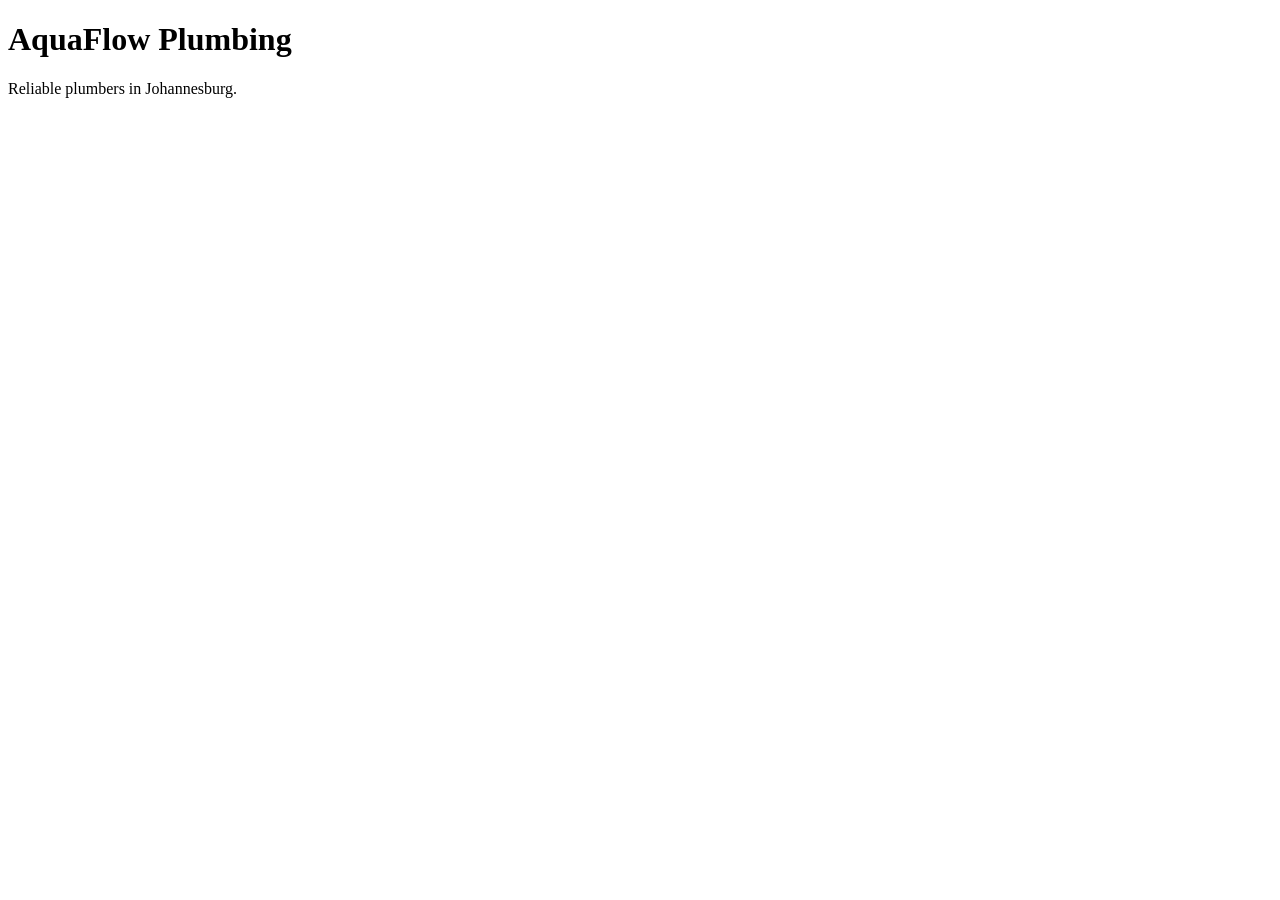
==== index.html @ 1deb0b48 "First page" ====
<!DOCTYPE html>
<html lang="en">
<head>
  <meta charset="UTF-8">
  <meta name="viewport" content="width=device-width, initial-scale=1">
  <title>AquaFlow Plumbing | Johannesburg</title>
</head>
<body>
  <h1>AquaFlow Plumbing</h1>
  <p>Reliable plumbers in Johannesburg.</p>
</body>
</html>
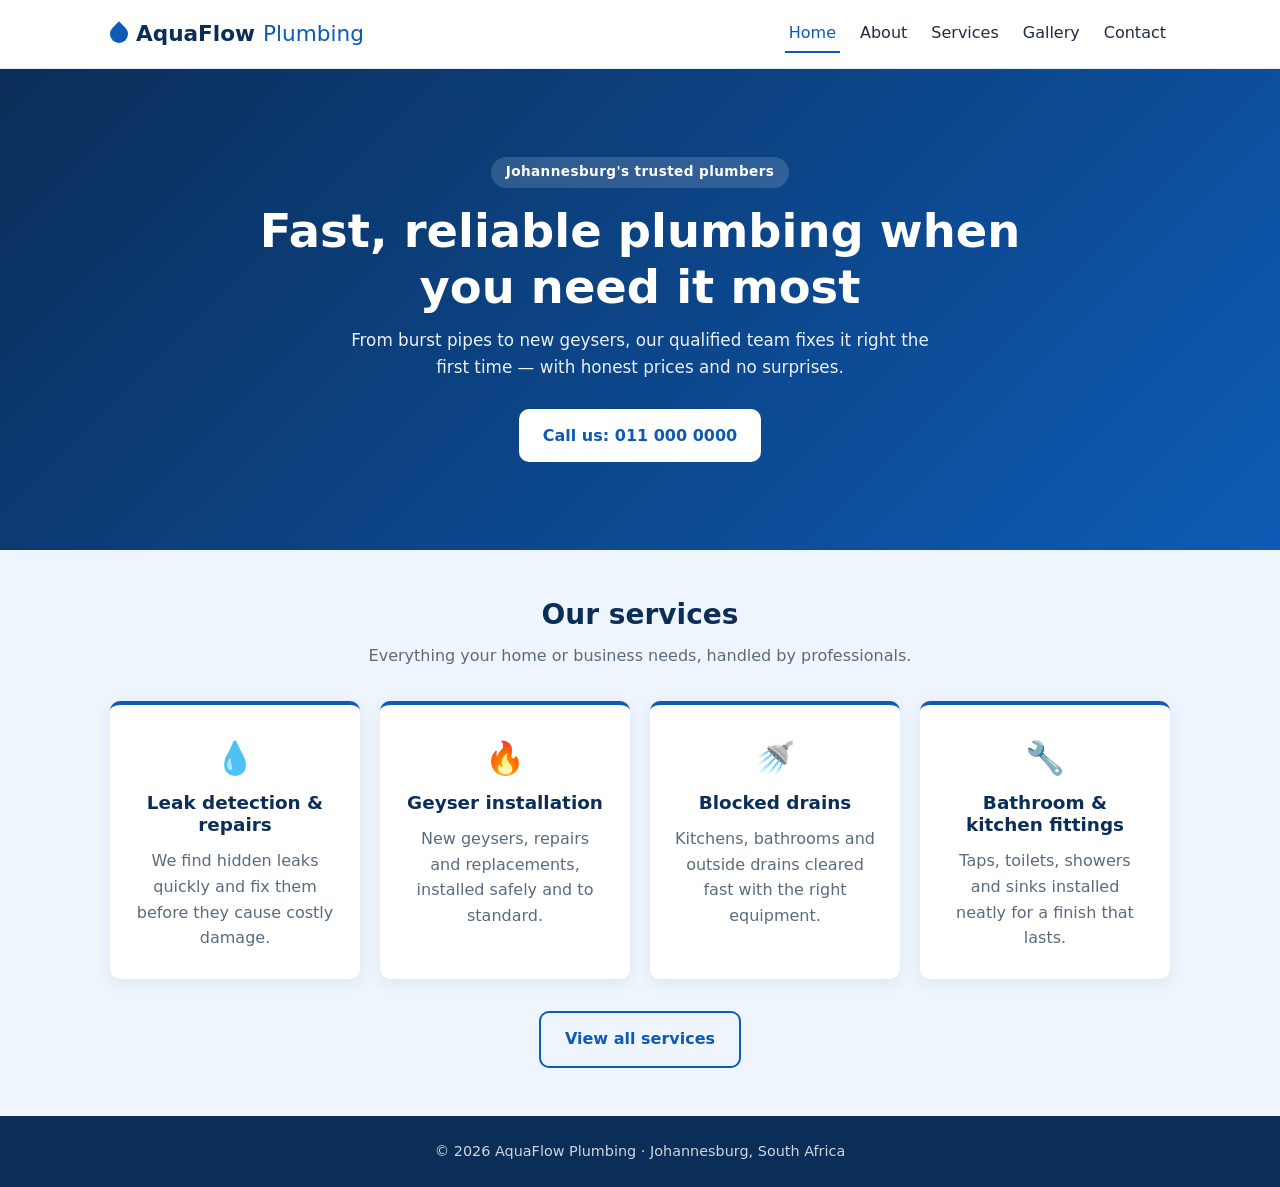
==== commit 3553e9bd: "Build home page" ====
--- a/index.html
+++ b/index.html
@@ -4,9 +4,86 @@
   <meta charset="UTF-8">
   <meta name="viewport" content="width=device-width, initial-scale=1">
   <title>AquaFlow Plumbing | Johannesburg</title>
+  <meta name="description" content="AquaFlow Plumbing – reliable, licensed plumbers in Johannesburg. Leak repairs, geysers, blocked drains and installations.">
+  <link rel="stylesheet" href="styles.css">
 </head>
 <body>
-  <h1>AquaFlow Plumbing</h1>
-  <p>Reliable plumbers in Johannesburg.</p>
+
+  <!-- Header: business name + navigation -->
+  <header class="site-header">
+    <div class="container header-inner">
+      <a href="index.html" class="logo">
+        <span class="logo-drop" aria-hidden="true"></span>
+        AquaFlow <span class="logo-light">Plumbing</span>
+      </a>
+      <nav aria-label="Main navigation">
+        <ul class="nav-list">
+          <li><a href="index.html" aria-current="page">Home</a></li>
+          <li><a href="about.html">About</a></li>
+          <li><a href="services.html">Services</a></li>
+          <li><a href="gallery.html">Gallery</a></li>
+          <li><a href="contact.html">Contact</a></li>
+        </ul>
+      </nav>
+    </div>
+  </header>
+
+  <main>
+    <!-- Hero: main headline + call-to-action -->
+    <section class="hero">
+      <div class="container">
+        <p class="hero-tag">Johannesburg's trusted plumbers</p>
+        <h1>Fast, reliable plumbing when you need it most</h1>
+        <p class="hero-text">
+          From burst pipes to new geysers, our qualified team fixes it right the
+          first time — with honest prices and no surprises.
+        </p>
+        <a href="tel:+27110000000" class="btn btn-primary">Call us: 011 000 0000</a>
+      </div>
+    </section>
+
+    <!-- Services preview: 4 services -->
+    <section class="services">
+      <div class="container">
+        <h2>Our services</h2>
+        <p class="section-intro">Everything your home or business needs, handled by professionals.</p>
+
+        <div class="service-grid">
+          <article class="service-card">
+            <div class="service-icon" aria-hidden="true">💧</div>
+            <h3>Leak detection &amp; repairs</h3>
+            <p>We find hidden leaks quickly and fix them before they cause costly damage.</p>
+          </article>
+
+          <article class="service-card">
+            <div class="service-icon" aria-hidden="true">🔥</div>
+            <h3>Geyser installation</h3>
+            <p>New geysers, repairs and replacements, installed safely and to standard.</p>
+          </article>
+
+          <article class="service-card">
+            <div class="service-icon" aria-hidden="true">🚿</div>
+            <h3>Blocked drains</h3>
+            <p>Kitchens, bathrooms and outside drains cleared fast with the right equipment.</p>
+          </article>
+
+          <article class="service-card">
+            <div class="service-icon" aria-hidden="true">🔧</div>
+            <h3>Bathroom &amp; kitchen fittings</h3>
+            <p>Taps, toilets, showers and sinks installed neatly for a finish that lasts.</p>
+          </article>
+        </div>
+
+        <a href="services.html" class="btn btn-outline">View all services</a>
+      </div>
+    </section>
+  </main>
+
+  <footer class="site-footer">
+    <div class="container">
+      <p>&copy; 2026 AquaFlow Plumbing · Johannesburg, South Africa</p>
+    </div>
+  </footer>
+
 </body>
-</html>+</html>
--- a/styles.css
+++ b/styles.css
@@ -0,0 +1,291 @@
+/* ==========================================================
+   AquaFlow Plumbing – styles
+   Mobile-first: base styles are for phones, then media
+   queries add changes for larger screens.
+   ========================================================== */
+
+/* ---------- Colours & reusable values ---------- */
+:root {
+  --blue-900: #0b2e59;   /* dark navy – headings, footer */
+  --blue-700: #0d5bb5;   /* main brand blue – buttons, links */
+  --blue-500: #2b86e8;   /* lighter accent */
+  --blue-50:  #eef5fd;   /* very light blue – section backgrounds */
+  --white:    #ffffff;
+  --text:     #1f2d3d;
+  --muted:    #5a6b7d;
+  --radius:   10px;
+  --shadow:   0 4px 16px rgba(11, 46, 89, 0.08);
+}
+
+/* ---------- Basic reset ---------- */
+*,
+*::before,
+*::after {
+  box-sizing: border-box;
+}
+
+body {
+  margin: 0;
+  font-family: system-ui, -apple-system, "Segoe UI", Roboto, Arial, sans-serif;
+  font-size: 1rem;
+  line-height: 1.6;
+  color: var(--text);
+  background: var(--white);
+}
+
+h1, h2, h3 {
+  line-height: 1.2;
+  color: var(--blue-900);
+  margin: 0 0 0.75rem;
+}
+
+p {
+  margin: 0 0 1rem;
+}
+
+a {
+  color: var(--blue-700);
+}
+
+/* Centres content and keeps a gap from the screen edges */
+.container {
+  width: 100%;
+  max-width: 1100px;
+  margin: 0 auto;
+  padding: 0 1.25rem;
+}
+
+/* ---------- Buttons ---------- */
+.btn {
+  display: inline-block;
+  padding: 0.85rem 1.5rem;
+  border-radius: var(--radius);
+  font-weight: 600;
+  text-decoration: none;
+  text-align: center;
+  transition: background-color 0.2s, color 0.2s;
+}
+
+.btn-primary {
+  background: var(--white);
+  color: var(--blue-700);
+}
+
+.btn-primary:hover,
+.btn-primary:focus {
+  background: var(--blue-50);
+}
+
+.btn-outline {
+  border: 2px solid var(--blue-700);
+  color: var(--blue-700);
+}
+
+.btn-outline:hover,
+.btn-outline:focus {
+  background: var(--blue-700);
+  color: var(--white);
+}
+
+/* Clear keyboard focus outline for accessibility */
+a:focus-visible {
+  outline: 3px solid var(--blue-500);
+  outline-offset: 3px;
+}
+
+/* ---------- Header ---------- */
+.site-header {
+  background: var(--white);
+  border-bottom: 1px solid #e3ebf5;
+  position: sticky;
+  top: 0;
+  z-index: 10;
+}
+
+.header-inner {
+  display: flex;
+  flex-direction: column;   /* stacked on phones */
+  align-items: center;
+  gap: 0.5rem;
+  padding-top: 0.9rem;
+  padding-bottom: 0.9rem;
+}
+
+.logo {
+  display: flex;
+  align-items: center;
+  gap: 0.5rem;
+  font-size: 1.35rem;
+  font-weight: 800;
+  color: var(--blue-900);
+  text-decoration: none;
+}
+
+.logo-light {
+  font-weight: 400;
+  color: var(--blue-700);
+}
+
+/* Small water-drop shape made with CSS */
+.logo-drop {
+  width: 18px;
+  height: 18px;
+  background: var(--blue-700);
+  border-radius: 0 50% 50% 50%;
+  transform: rotate(45deg);
+}
+
+.nav-list {
+  display: flex;
+  flex-wrap: wrap;
+  justify-content: center;
+  gap: 0.25rem 1rem;
+  list-style: none;
+  margin: 0;
+  padding: 0;
+}
+
+.nav-list a {
+  display: block;
+  padding: 0.35rem 0.25rem;
+  color: var(--text);
+  font-weight: 500;
+  text-decoration: none;
+  border-bottom: 2px solid transparent;
+}
+
+.nav-list a:hover,
+.nav-list a[aria-current="page"] {
+  color: var(--blue-700);
+  border-bottom-color: var(--blue-700);
+}
+
+/* ---------- Hero ---------- */
+.hero {
+  background: linear-gradient(135deg, var(--blue-900), var(--blue-700));
+  color: var(--white);
+  padding: 3.5rem 0;
+  text-align: center;
+}
+
+.hero h1 {
+  color: var(--white);
+  font-size: 2rem;
+}
+
+.hero-tag {
+  display: inline-block;
+  background: rgba(255, 255, 255, 0.15);
+  padding: 0.3rem 0.9rem;
+  border-radius: 999px;
+  font-size: 0.85rem;
+  font-weight: 600;
+  letter-spacing: 0.03em;
+}
+
+.hero-text {
+  font-size: 1.05rem;
+  opacity: 0.92;
+  max-width: 38rem;
+  margin: 0 auto 1.75rem;
+}
+
+.hero .btn {
+  width: 100%;              /* full-width, easy-to-tap button on phones */
+}
+
+/* ---------- Services ---------- */
+.services {
+  background: var(--blue-50);
+  padding: 3rem 0;
+  text-align: center;
+}
+
+.services h2 {
+  font-size: 1.75rem;
+}
+
+.section-intro {
+  color: var(--muted);
+  margin-bottom: 2rem;
+}
+
+.service-grid {
+  display: grid;
+  grid-template-columns: 1fr;   /* one column on phones */
+  gap: 1.25rem;
+  margin-bottom: 2rem;
+}
+
+.service-card {
+  background: var(--white);
+  padding: 1.75rem 1.5rem;
+  border-radius: var(--radius);
+  box-shadow: var(--shadow);
+  border-top: 4px solid var(--blue-700);
+}
+
+.service-icon {
+  font-size: 2rem;
+  margin-bottom: 0.5rem;
+}
+
+.service-card h3 {
+  font-size: 1.15rem;
+}
+
+.service-card p {
+  color: var(--muted);
+  margin: 0;
+}
+
+/* ---------- Footer ---------- */
+.site-footer {
+  background: var(--blue-900);
+  color: rgba(255, 255, 255, 0.8);
+  text-align: center;
+  padding: 1.5rem 0;
+  font-size: 0.9rem;
+}
+
+.site-footer p {
+  margin: 0;
+}
+
+/* ==========================================================
+   Tablets and up (600px+)
+   ========================================================== */
+@media (min-width: 600px) {
+  .hero .btn {
+    width: auto;
+  }
+
+  .service-grid {
+    grid-template-columns: repeat(2, 1fr);  /* two columns */
+  }
+}
+
+/* ==========================================================
+   Desktops (900px+)
+   ========================================================== */
+@media (min-width: 900px) {
+  .header-inner {
+    flex-direction: row;          /* logo left, menu right */
+    justify-content: space-between;
+  }
+
+  .hero {
+    padding: 5.5rem 0;
+  }
+
+  .hero h1 {
+    font-size: 2.9rem;
+    max-width: 48rem;
+    margin-left: auto;
+    margin-right: auto;
+  }
+
+  .service-grid {
+    grid-template-columns: repeat(4, 1fr);  /* four columns */
+  }
+}
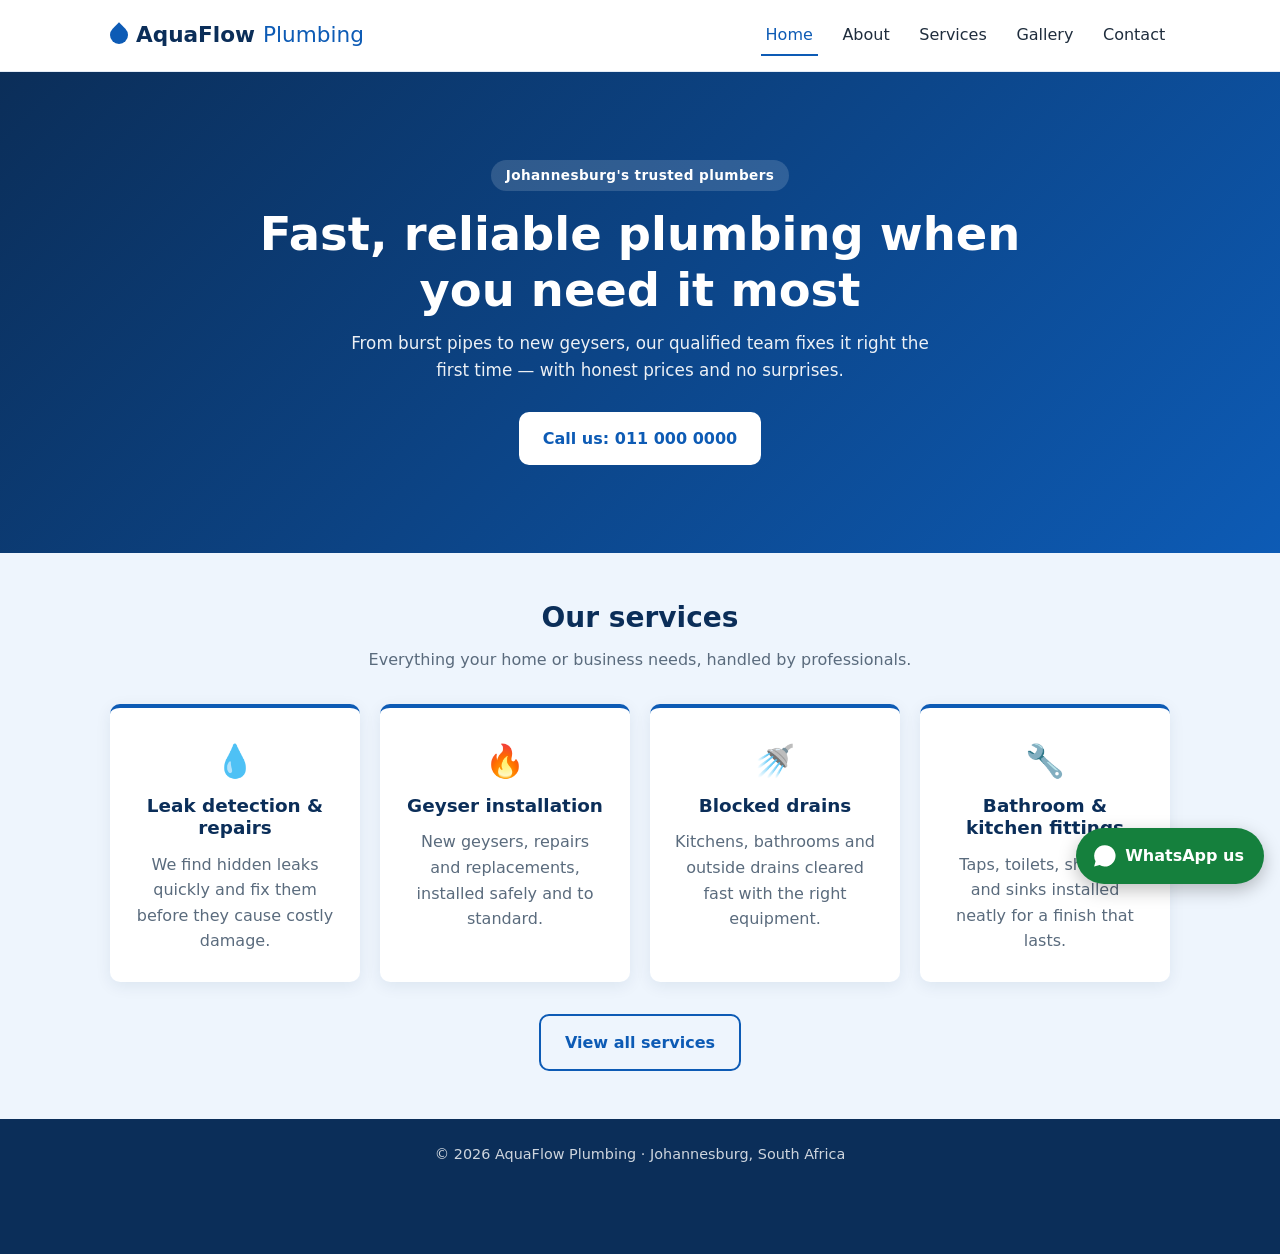
==== commit 192acbd7: "Add contact page, enquiry form and WhatsApp button" ====
--- a/index.html
+++ b/index.html
@@ -2,7 +2,7 @@
 <html lang="en">
 <head>
   <meta charset="UTF-8">
-  <meta name="viewport" content="width=device-width, initial-scale=1">
+  <meta name="viewport" content="width=device-width, initial-scale=1, viewport-fit=cover">
   <title>AquaFlow Plumbing | Johannesburg</title>
   <meta name="description" content="AquaFlow Plumbing – reliable, licensed plumbers in Johannesburg. Leak repairs, geysers, blocked drains and installations.">
   <link rel="stylesheet" href="styles.css">
@@ -85,5 +85,20 @@
     </div>
   </footer>
 
+  <!--
+    WhatsApp button (same on every page).
+    WHATSAPP NUMBER: CHANGE IT HERE. Put the number after "wa.me/" in
+    international format: country code 27, no leading 0, no spaces or +
+    (e.g. 082 123 4567 becomes 27821234567).
+  -->
+  <a class="whatsapp-btn"
+     href="https://wa.me/27820000000?text=Hi%20AquaFlow%2C%20I%E2%80%99d%20like%20a%20quote"
+     target="_blank" rel="noopener" aria-label="Chat with us on WhatsApp">
+    <svg viewBox="0 0 24 24" aria-hidden="true" focusable="false">
+      <path d="M12 2a10 10 0 0 0-8.66 15L2 22l5.13-1.32A10 10 0 1 0 12 2z"/>
+    </svg>
+    <span class="whatsapp-label">WhatsApp us</span>
+  </a>
+
 </body>
 </html>
--- a/styles.css
+++ b/styles.css
@@ -135,19 +135,26 @@
   transform: rotate(45deg);
 }
 
+/* On phones the menu spans the full width in one tidy row */
+.site-header nav {
+  width: 100%;
+}
+
 .nav-list {
   display: flex;
-  flex-wrap: wrap;
-  justify-content: center;
-  gap: 0.25rem 1rem;
+  justify-content: space-between;
+  gap: 0.25rem;
   list-style: none;
   margin: 0;
   padding: 0;
+  overflow-x: auto;          /* very narrow screens can swipe instead of breaking */
 }
 
 .nav-list a {
   display: block;
-  padding: 0.35rem 0.25rem;
+  padding: 0.45rem 0.3rem;   /* comfortable tap target */
+  font-size: 0.92rem;
+  white-space: nowrap;
   color: var(--text);
   font-weight: 500;
   text-decoration: none;
@@ -239,12 +246,293 @@
   margin: 0;
 }
 
+/* ---------- Inner-page banner (About, Services, Gallery, Contact) ---------- */
+.page-hero {
+  background: linear-gradient(135deg, var(--blue-900), var(--blue-700));
+  color: var(--white);
+  padding: 2.5rem 0;
+  text-align: center;
+}
+
+.page-hero h1 {
+  color: var(--white);
+  font-size: 1.9rem;
+  margin-bottom: 0.5rem;
+}
+
+.page-hero p {
+  opacity: 0.92;
+  max-width: 36rem;
+  margin: 0 auto;
+}
+
+/* General page section */
+.section {
+  padding: 3rem 0;
+}
+
+.section-alt {
+  background: var(--blue-50);
+}
+
+.section h2 {
+  font-size: 1.6rem;
+}
+
+/* Keeps long paragraphs at a readable width */
+.prose {
+  max-width: 44rem;
+}
+
+.prose p {
+  color: var(--text);
+}
+
+/* ---------- About: reasons to choose us ---------- */
+.reasons {
+  list-style: none;
+  padding: 0;
+  margin: 1.5rem 0 0;
+  display: grid;
+  grid-template-columns: 1fr;
+  gap: 1.25rem;
+}
+
+.reason {
+  background: var(--white);
+  padding: 1.5rem;
+  border-radius: var(--radius);
+  box-shadow: var(--shadow);
+  border-left: 4px solid var(--blue-700);
+}
+
+.reason h3 {
+  font-size: 1.15rem;
+}
+
+.reason p {
+  color: var(--muted);
+  margin: 0;
+}
+
+/* Call-to-action strip */
+.cta {
+  text-align: center;
+}
+
+.cta .btn {
+  width: 100%;
+}
+
+.btn-solid {
+  background: var(--blue-700);
+  color: var(--white);
+}
+
+.btn-solid:hover,
+.btn-solid:focus {
+  background: var(--blue-900);
+}
+
+/* ---------- Services page: 6 cards ---------- */
+.services-full {
+  text-align: left;
+}
+
+.services-full .service-grid {
+  margin-bottom: 0;
+}
+
+/* ---------- Gallery ---------- */
+.gallery-grid {
+  display: grid;
+  grid-template-columns: 1fr;
+  gap: 1.25rem;
+}
+
+.gallery-item {
+  margin: 0;
+  background: var(--white);
+  border-radius: var(--radius);
+  box-shadow: var(--shadow);
+  overflow: hidden;
+}
+
+/* Same size rules for the placeholder and a real <img>, so swapping is easy */
+.gallery-photo {
+  display: block;
+  width: 100%;
+  aspect-ratio: 4 / 3;
+  object-fit: cover;
+}
+
+.gallery-placeholder {
+  display: flex;
+  align-items: center;
+  justify-content: center;
+  background: linear-gradient(135deg, #cfe2f8, #9fc5ef);
+  color: var(--blue-900);
+  font-weight: 600;
+  font-size: 0.95rem;
+}
+
+.gallery-item figcaption {
+  padding: 0.9rem 1rem;
+  font-size: 0.95rem;
+  color: var(--text);
+}
+
+/* ---------- Contact ---------- */
+.contact-layout {
+  display: grid;
+  grid-template-columns: 1fr;   /* stacked on phones */
+  gap: 2rem;
+  align-items: start;
+}
+
+.contact-list {
+  list-style: none;
+  padding: 0;
+  margin: 0 0 1.75rem;
+}
+
+.contact-list li {
+  padding: 0.75rem 0;
+  border-bottom: 1px solid #d6e3f3;
+}
+
+.contact-list strong {
+  display: block;
+  color: var(--blue-900);
+}
+
+/* ---------- Enquiry form ---------- */
+.form-card {
+  background: var(--white);
+  padding: 1.5rem 1.25rem;
+  border-radius: var(--radius);
+  box-shadow: var(--shadow);
+  border-top: 4px solid var(--blue-700);
+}
+
+.form-note {
+  color: var(--muted);
+  font-size: 0.9rem;
+}
+
+.form-field {
+  margin-bottom: 1.1rem;
+}
+
+.form-field label {
+  display: block;
+  font-weight: 600;
+  margin-bottom: 0.35rem;
+  color: var(--blue-900);
+}
+
+.form-field input,
+.form-field select,
+.form-field textarea {
+  width: 100%;
+  padding: 0.75rem 0.85rem;
+  font: inherit;
+  font-size: 1rem;              /* 16px+ stops iPhones zooming in on tap */
+  color: var(--text);
+  background: var(--white);
+  border: 1.5px solid #b8c9dd;
+  border-radius: 8px;
+}
+
+.form-field textarea {
+  resize: vertical;
+}
+
+.form-field input:focus,
+.form-field select:focus,
+.form-field textarea:focus {
+  outline: none;
+  border-color: var(--blue-700);
+  box-shadow: 0 0 0 3px rgba(13, 91, 181, 0.2);
+}
+
+/* Red border only after the visitor has interacted with a field */
+.form-field input:user-invalid,
+.form-field select:user-invalid,
+.form-field textarea:user-invalid {
+  border-color: #c62828;
+}
+
+.btn-block {
+  display: block;
+  width: 100%;
+  border: none;
+  font: inherit;
+  font-weight: 600;
+  cursor: pointer;
+}
+
+button:focus-visible {
+  outline: 3px solid var(--blue-500);
+  outline-offset: 3px;
+}
+
+/* Spam trap: moved off-screen so people never see it (bots still do) */
+.hp-field {
+  position: absolute;
+  left: -9999px;
+  width: 1px;
+  height: 1px;
+  overflow: hidden;
+}
+
+/* ---------- WhatsApp button (fixed, every page) ---------- */
+.whatsapp-btn {
+  position: fixed;
+  right: calc(1rem + env(safe-area-inset-right, 0px));
+  bottom: calc(1rem + env(safe-area-inset-bottom, 0px));  /* clears the iPhone home bar */
+  z-index: 50;
+  display: flex;
+  align-items: center;
+  justify-content: center;
+  gap: 0.5rem;
+  width: 3.5rem;                 /* 56px round, thumb-friendly button on phones */
+  height: 3.5rem;
+  border-radius: 999px;
+  background: #15803d;           /* green dark enough for white to be readable */
+  color: var(--white);
+  text-decoration: none;
+  font-weight: 600;
+  box-shadow: 0 6px 18px rgba(0, 0, 0, 0.25);
+  transition: background-color 0.2s, transform 0.2s;
+}
+
+.whatsapp-btn:hover,
+.whatsapp-btn:focus {
+  background: #116631;
+  transform: translateY(-2px);
+}
+
+.whatsapp-btn svg {
+  width: 1.6rem;
+  height: 1.6rem;
+  fill: currentColor;
+  flex-shrink: 0;
+}
+
+/* On phones only the icon shows; the text label appears on larger screens */
+.whatsapp-label {
+  display: none;
+}
+
+/* ---------- Footer ---------- */
+
 /* ---------- Footer ---------- */
 .site-footer {
   background: var(--blue-900);
   color: rgba(255, 255, 255, 0.8);
   text-align: center;
-  padding: 1.5rem 0;
+  padding: 1.5rem 0 5.5rem;      /* extra bottom space so the WhatsApp button never covers the text */
   font-size: 0.9rem;
 }
 
@@ -260,8 +548,32 @@
     width: auto;
   }
 
-  .service-grid {
+  .service-grid,
+  .gallery-grid,
+  .reasons {
     grid-template-columns: repeat(2, 1fr);  /* two columns */
+  }
+
+  .cta .btn {
+    width: auto;
+  }
+
+  .form-card {
+    padding: 2rem;
+  }
+
+  /* WhatsApp button becomes a pill with text */
+  .whatsapp-btn {
+    width: auto;
+    padding: 0 1.25rem 0 1rem;
+  }
+
+  .whatsapp-label {
+    display: inline;
+  }
+
+  .page-hero h1 {
+    font-size: 2.4rem;
   }
 }
 
@@ -274,6 +586,18 @@
     justify-content: space-between;
   }
 
+  .site-header nav {
+    width: auto;
+  }
+
+  .nav-list {
+    gap: 1.25rem;
+  }
+
+  .nav-list a {
+    font-size: 1rem;
+  }
+
   .hero {
     padding: 5.5rem 0;
   }
@@ -288,4 +612,17 @@
   .service-grid {
     grid-template-columns: repeat(4, 1fr);  /* four columns */
   }
-}
+
+  /* 6 services and 6 photos look best as 3 + 3 */
+  .services-full .service-grid,
+  .gallery-grid,
+  .reasons {
+    grid-template-columns: repeat(3, 1fr);
+  }
+
+  /* Contact: details on the left, form on the right */
+  .contact-layout {
+    grid-template-columns: 2fr 3fr;
+    gap: 3rem;
+  }
+}
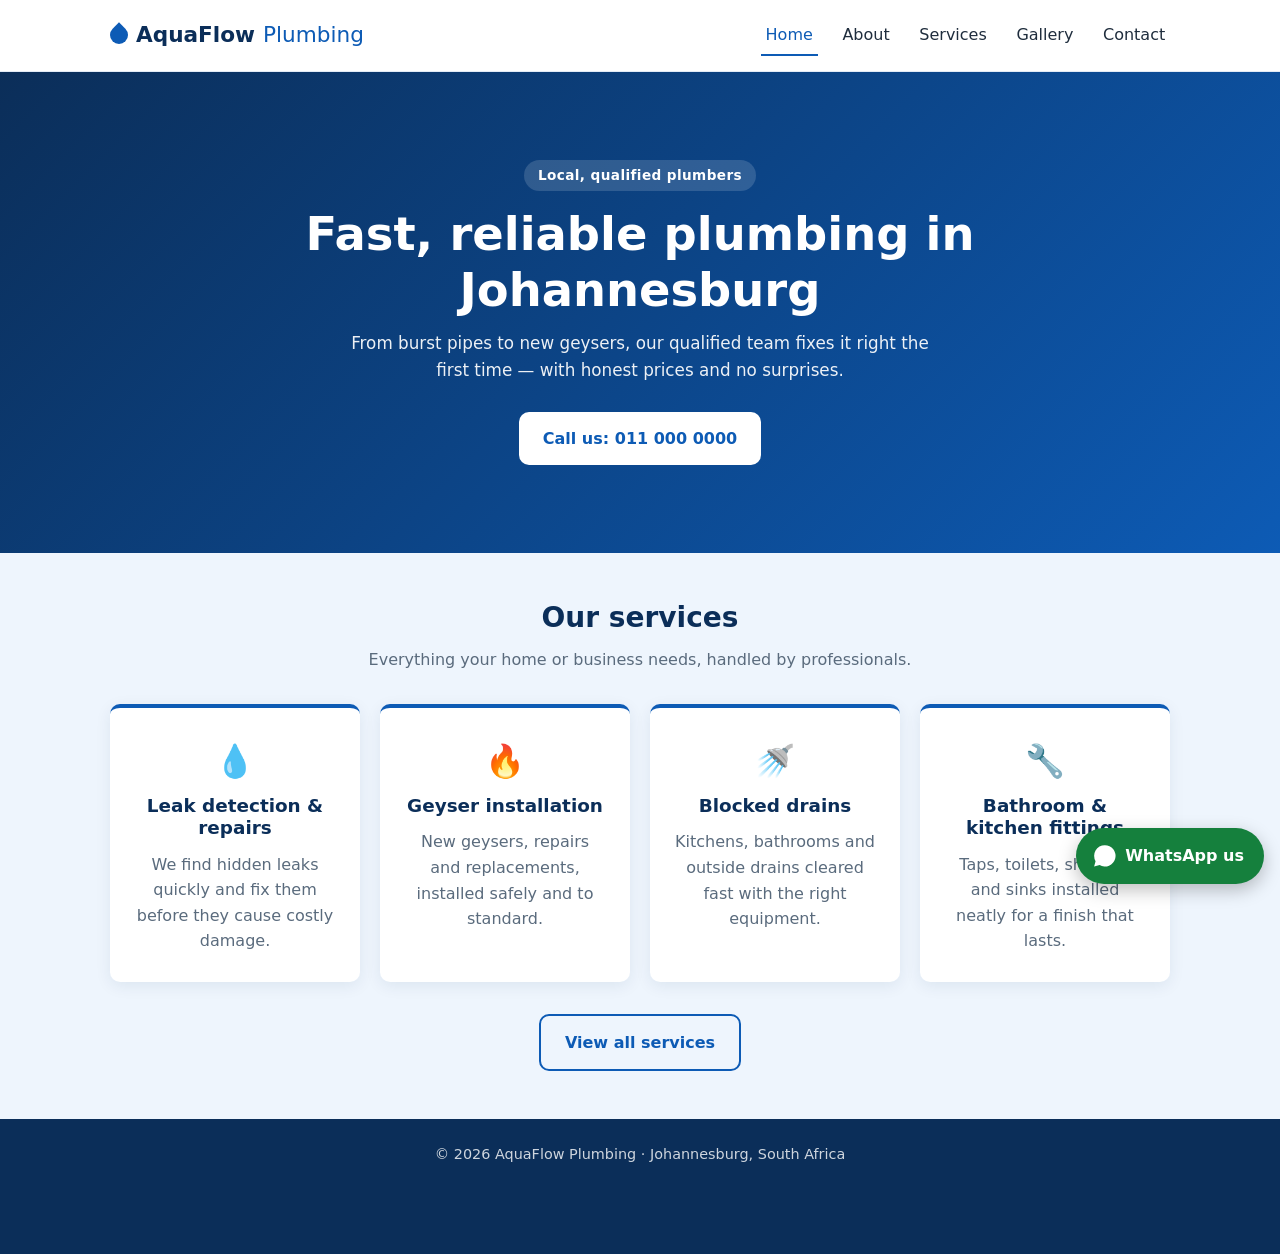
==== commit 6d5f8c93: "Add SEO foundations" ====
--- a/index.html
+++ b/index.html
@@ -3,9 +3,84 @@
 <head>
   <meta charset="UTF-8">
   <meta name="viewport" content="width=device-width, initial-scale=1, viewport-fit=cover">
-  <title>AquaFlow Plumbing | Johannesburg</title>
-  <meta name="description" content="AquaFlow Plumbing – reliable, licensed plumbers in Johannesburg. Leak repairs, geysers, blocked drains and installations.">
+  <title>AquaFlow Plumbing | Reliable Plumbers in Johannesburg</title>
+  <meta name="description" content="Need a plumber in Johannesburg? AquaFlow Plumbing fixes leaks, geysers, blocked drains and burst pipes with honest, upfront prices. Call or WhatsApp us.">
+
+  <!--
+    DOMAIN: "https://www.example.com" is a placeholder. Once the real domain
+    is live, replace it in the canonical link and the og:url / og:image tags
+    below (and in sitemap.xml, robots.txt and the home page's structured data).
+  -->
+  <link rel="canonical" href="https://www.example.com/">
+
+  <!-- Open Graph: controls the preview when this page is shared on WhatsApp, Facebook, LinkedIn etc. -->
+  <meta property="og:type" content="website">
+  <meta property="og:site_name" content="AquaFlow Plumbing">
+  <meta property="og:locale" content="en_ZA">
+  <meta property="og:title" content="AquaFlow Plumbing | Reliable Plumbers in Johannesburg">
+  <meta property="og:description" content="Need a plumber in Johannesburg? AquaFlow Plumbing fixes leaks, geysers, blocked drains and burst pipes with honest, upfront prices. Call or WhatsApp us.">
+  <meta property="og:url" content="https://www.example.com/">
+  <meta property="og:image" content="https://www.example.com/images/og-image.jpg">
+  <meta property="og:image:width" content="1200">
+  <meta property="og:image:height" content="630">
+  <meta property="og:image:alt" content="AquaFlow Plumbing logo with the text: Fast, reliable plumbing in Johannesburg">
+  <meta name="twitter:card" content="summary_large_image">
+
+  <!-- Favicon (browser tab) and home-screen icon for phones -->
+  <link rel="icon" href="favicon.svg" type="image/svg+xml">
+  <link rel="apple-touch-icon" href="apple-touch-icon.png">
+  <meta name="theme-color" content="#0b2e59">
+
+  <!-- Only one small stylesheet; the site uses the device's built-in fonts, so no font files are downloaded -->
   <link rel="stylesheet" href="styles.css">
+
+  <!--
+    STRUCTURED DATA (LocalBusiness / Plumber): helps Google show the business
+    name, phone, address and hours in search results and Maps.
+    ALL VALUES BELOW ARE PLACEHOLDERS: replace the name, url, image, logo,
+    telephone, email, address and opening hours with the client's real details,
+    and keep them identical to what is shown on the site and on Google Business Profile.
+    If the client has no public premises, remove "streetAddress" and "postalCode"
+    (keep the city, region and country).
+    Check it afterwards at https://search.google.com/test/rich-results
+  -->
+  <script type="application/ld+json">
+  {
+    "@context": "https://schema.org",
+    "@type": "Plumber",
+    "name": "AquaFlow Plumbing",
+    "url": "https://www.example.com/",
+    "logo": "https://www.example.com/apple-touch-icon.png",
+    "image": "https://www.example.com/images/og-image.jpg",
+    "description": "Reliable plumbers in Johannesburg for leak repairs, geysers, blocked drains, burst pipes and installations.",
+    "telephone": "+27-11-000-0000",
+    "email": "info@example.com",
+    "address": {
+      "@type": "PostalAddress",
+      "streetAddress": "123 Example Street",
+      "addressLocality": "Johannesburg",
+      "addressRegion": "Gauteng",
+      "postalCode": "2000",
+      "addressCountry": "ZA"
+    },
+    "areaServed": [
+      { "@type": "City", "name": "Johannesburg" },
+      { "@type": "City", "name": "Sandton" },
+      { "@type": "City", "name": "Randburg" },
+      { "@type": "City", "name": "Roodepoort" },
+      { "@type": "City", "name": "Midrand" },
+      { "@type": "City", "name": "Soweto" }
+    ],
+    "openingHoursSpecification": [
+      {
+        "@type": "OpeningHoursSpecification",
+        "dayOfWeek": ["Monday", "Tuesday", "Wednesday", "Thursday", "Friday", "Saturday"],
+        "opens": "07:00",
+        "closes": "18:00"
+      }
+    ]
+  }
+  </script>
 </head>
 <body>
 
@@ -32,8 +107,8 @@
     <!-- Hero: main headline + call-to-action -->
     <section class="hero">
       <div class="container">
-        <p class="hero-tag">Johannesburg's trusted plumbers</p>
-        <h1>Fast, reliable plumbing when you need it most</h1>
+        <p class="hero-tag">Local, qualified plumbers</p>
+        <h1>Fast, reliable plumbing in Johannesburg</h1>
         <p class="hero-text">
           From burst pipes to new geysers, our qualified team fixes it right the
           first time — with honest prices and no surprises.
--- a/styles.css
+++ b/styles.css
@@ -237,7 +237,9 @@
   margin-bottom: 0.5rem;
 }
 
-.service-card h3 {
+/* Card titles are h3 on the home page and h2 on the Services page; same size either way */
+.service-grid .service-card h2,
+.service-grid .service-card h3 {
   font-size: 1.15rem;
 }
 
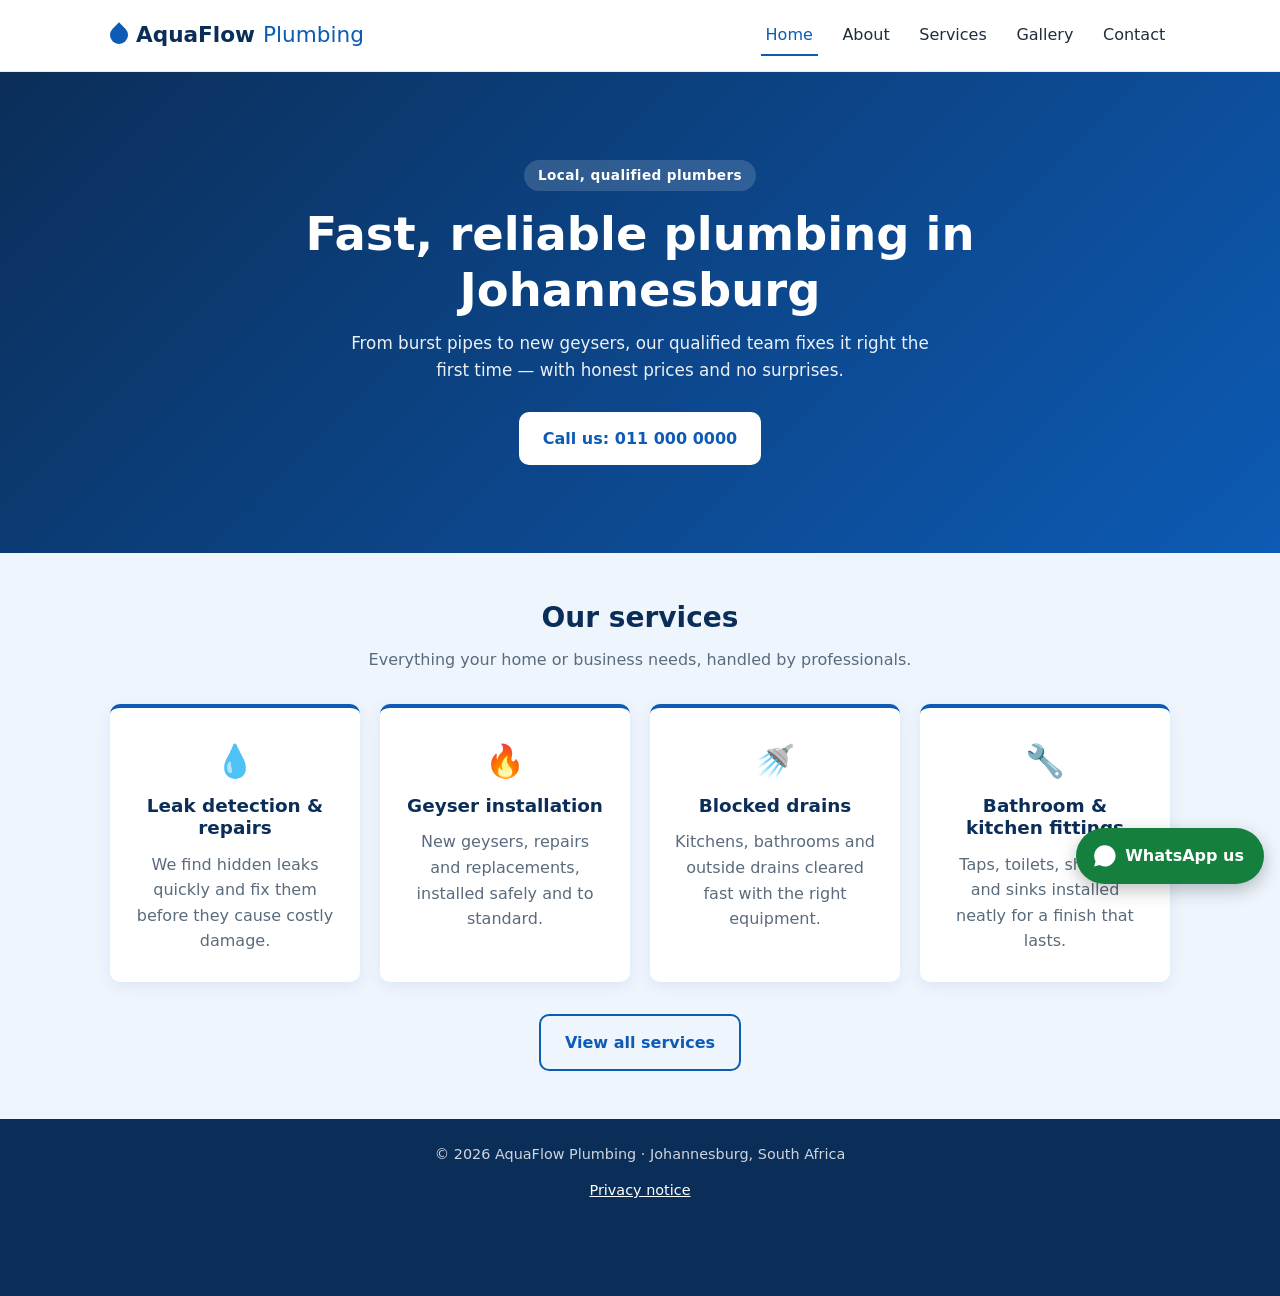
==== commit 97171787: "Add POPIA privacy notice and consent checkbox" ====
--- a/index.html
+++ b/index.html
@@ -157,6 +157,7 @@
   <footer class="site-footer">
     <div class="container">
       <p>&copy; 2026 AquaFlow Plumbing · Johannesburg, South Africa</p>
+      <p class="footer-links"><a href="privacy.html">Privacy notice</a></p>
     </div>
   </footer>
 
--- a/styles.css
+++ b/styles.css
@@ -542,6 +542,98 @@
   margin: 0;
 }
 
+.site-footer .footer-links {
+  margin-top: 0.5rem;
+}
+
+.site-footer a {
+  color: var(--white);
+  display: inline-block;
+  padding: 0.35rem 0.25rem;      /* bigger tap target on phones */
+}
+
+.site-footer a:hover {
+  text-decoration: none;
+}
+
+/* ---------- Consent checkbox + privacy notice ---------- */
+.form-check {
+  display: flex;
+  align-items: flex-start;
+  gap: 0.65rem;
+}
+
+.form-check input[type="checkbox"] {
+  width: 1.25rem;
+  height: 1.25rem;
+  margin: 0.15rem 0 0;
+  flex-shrink: 0;
+  accent-color: var(--blue-700);
+}
+
+.form-check label {
+  font-weight: 400;
+  font-size: 0.95rem;
+  color: var(--text);
+  margin: 0;
+}
+
+.form-check input:user-invalid {
+  outline: 2px solid #c62828;
+  outline-offset: 2px;
+}
+
+.privacy-note {
+  margin-top: 1.5rem;
+  padding-top: 1.25rem;
+  border-top: 1px solid #e3ebf5;
+  font-size: 0.88rem;
+  color: var(--muted);
+}
+
+.privacy-note h3 {
+  font-size: 1rem;
+  margin-bottom: 0.4rem;
+}
+
+.privacy-note p {
+  margin: 0;
+}
+
+/* ---------- Privacy page ---------- */
+.legal h2 {
+  font-size: 1.3rem;
+  margin-top: 2rem;
+}
+
+.legal h2:first-of-type {
+  margin-top: 0;
+}
+
+.legal ul {
+  padding-left: 1.25rem;
+  margin: 0 0 1rem;
+}
+
+.legal li {
+  margin-bottom: 0.4rem;
+}
+
+.legal .updated {
+  color: var(--muted);
+  font-size: 0.9rem;
+}
+
+/* Text for screen readers only */
+.visually-hidden {
+  position: absolute;
+  width: 1px;
+  height: 1px;
+  overflow: hidden;
+  clip: rect(0 0 0 0);
+  white-space: nowrap;
+}
+
 /* ==========================================================
    Tablets and up (600px+)
    ========================================================== */
